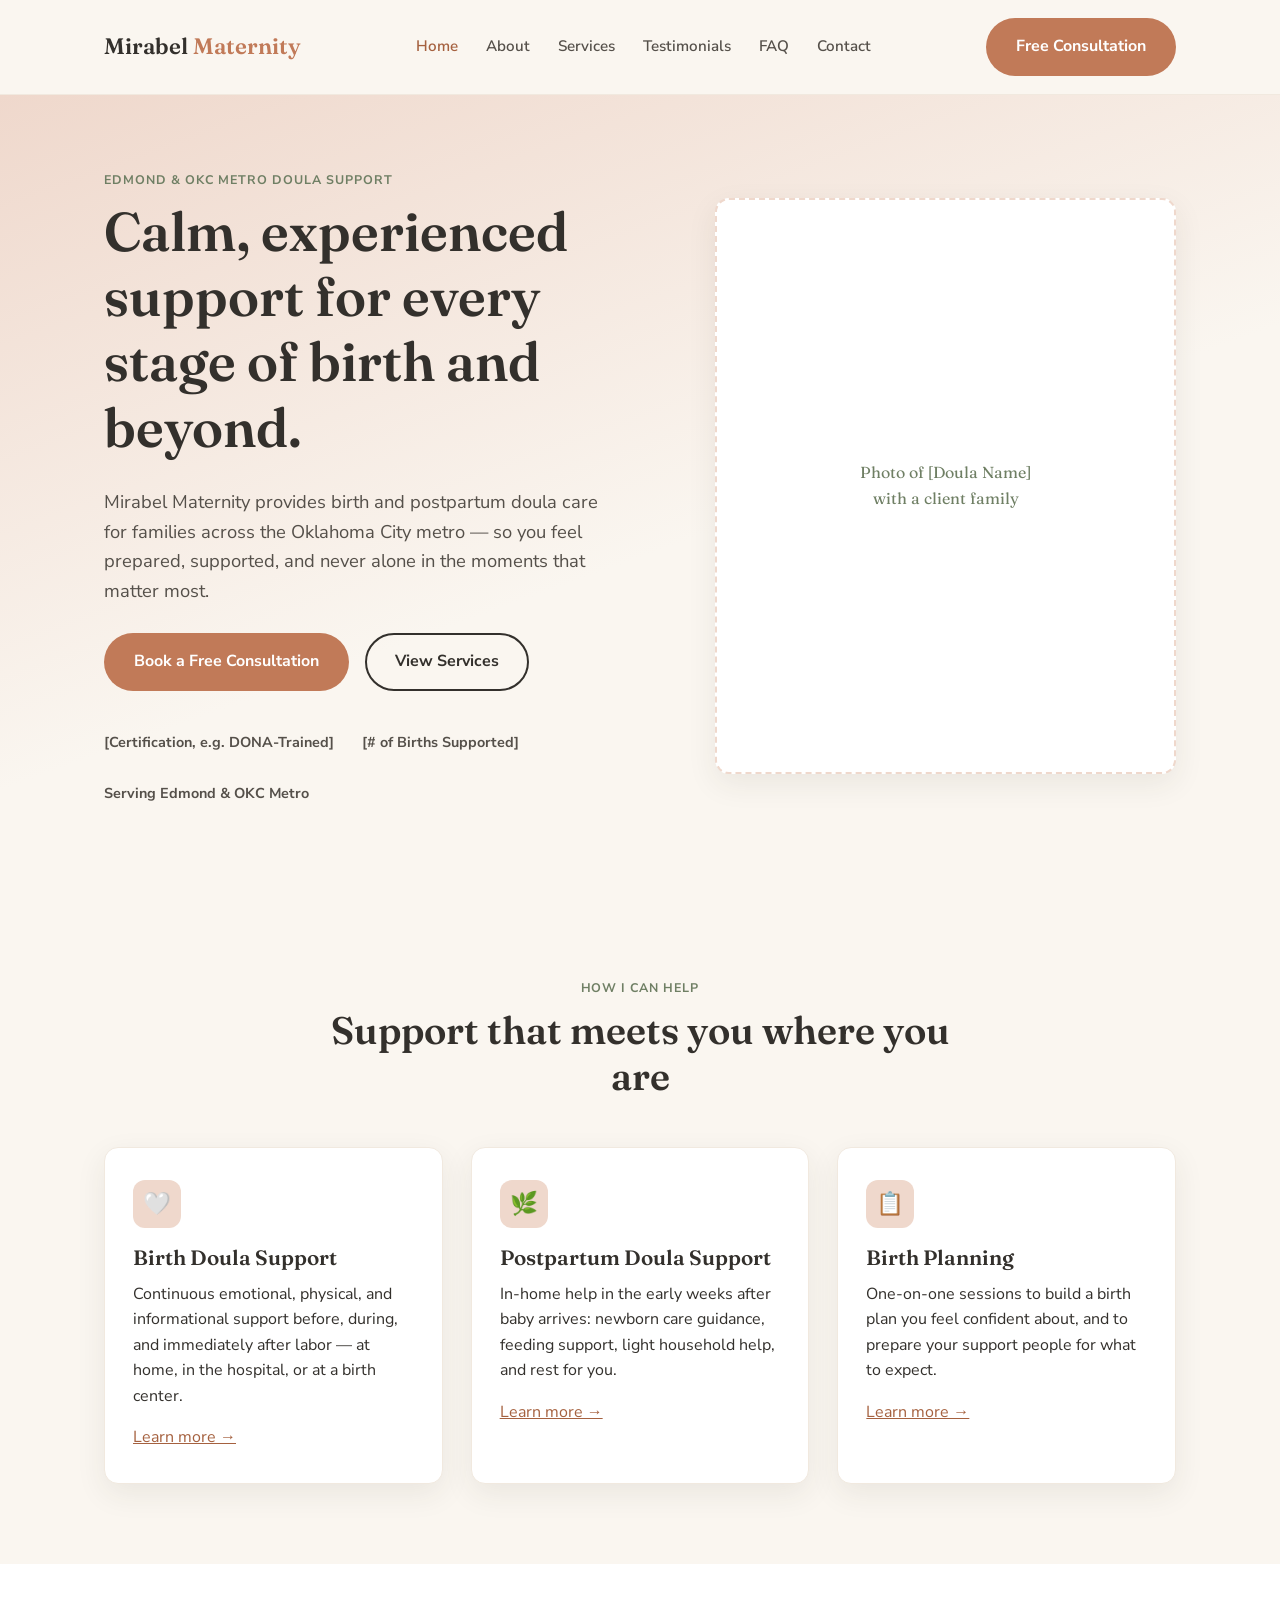
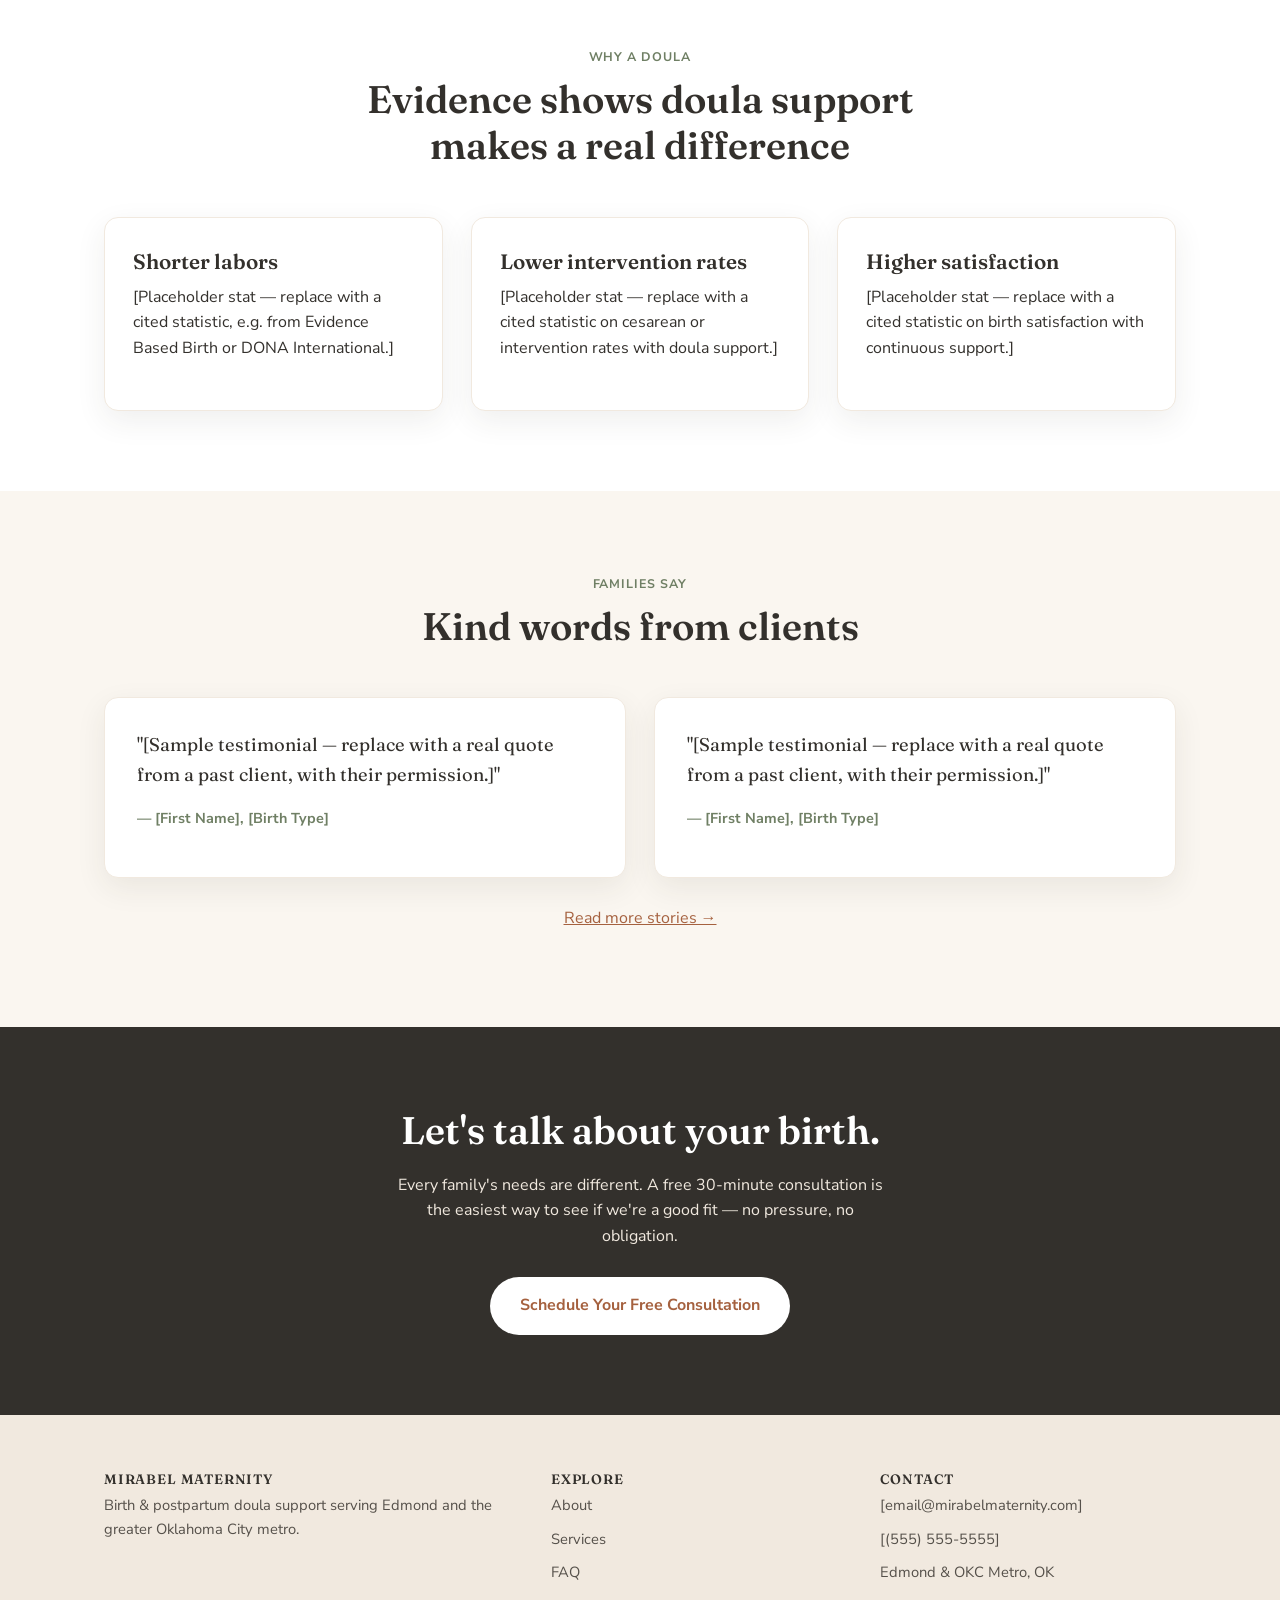
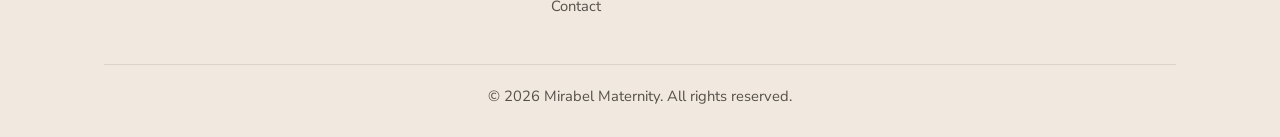
==== index.html @ f1a542d0 "Scaffold Mirabel Maternity site: home, about, services, testimonials, FAQ, contact Static HTML/CSS/J" ====
<!doctype html>
<html lang="en">
<head>
  <meta charset="UTF-8" />
  <meta name="viewport" content="width=device-width, initial-scale=1.0" />
  <title>Mirabel Maternity | Birth &amp; Postpartum Doula Support in Edmond &amp; OKC</title>
  <meta name="description" content="Mirabel Maternity provides birth and postpartum doula support for families in Edmond and the greater Oklahoma City metro. Free consultation available." />
  <link rel="preconnect" href="https://fonts.googleapis.com">
  <link rel="preconnect" href="https://fonts.gstatic.com" crossorigin>
  <link href="https://fonts.googleapis.com/css2?family=Fraunces:wght@500;600&family=Nunito+Sans:wght@400;600;700&display=swap" rel="stylesheet">
  <link rel="stylesheet" href="/assets/css/style.css" />
</head>
<body>

  <header class="site-header">
    <nav class="nav">
      <a href="/" class="brand">Mirabel <span>Maternity</span></a>
      <ul class="nav-links">
        <li><a href="/" class="active">Home</a></li>
        <li><a href="/about.html">About</a></li>
        <li><a href="/services.html">Services</a></li>
        <li><a href="/testimonials.html">Testimonials</a></li>
        <li><a href="/faq.html">FAQ</a></li>
        <li><a href="/contact.html">Contact</a></li>
      </ul>
      <div class="nav-cta">
        <a href="/contact.html" class="btn btn-primary">Free Consultation</a>
        <button class="nav-toggle" aria-label="Toggle menu">
          <span></span><span></span><span></span>
        </button>
      </div>
    </nav>
  </header>

  <section class="hero">
    <div class="container hero-inner">
      <div class="hero-copy">
        <span class="eyebrow">Edmond &amp; OKC Metro Doula Support</span>
        <h1>Calm, experienced support for every stage of birth and beyond.</h1>
        <p class="lead">
          Mirabel Maternity provides birth and postpartum doula care for families across the Oklahoma City
          metro — so you feel prepared, supported, and never alone in the moments that matter most.
        </p>
        <div class="hero-actions">
          <a href="/contact.html" class="btn btn-primary">Book a Free Consultation</a>
          <a href="/services.html" class="btn btn-outline">View Services</a>
        </div>
        <div class="trust-row">
          <span>[Certification, e.g. DONA-Trained]</span>
          <span>[# of Births Supported]</span>
          <span>Serving Edmond &amp; OKC Metro</span>
        </div>
      </div>
      <div class="hero-art" aria-hidden="true">
        Photo of [Doula Name]<br />with a client family
      </div>
    </div>
  </section>

  <section>
    <div class="container">
      <div class="section-head">
        <span class="eyebrow">How I Can Help</span>
        <h2>Support that meets you where you are</h2>
      </div>
      <div class="grid-3">
        <div class="card">
          <div class="icon">🤍</div>
          <h3>Birth Doula Support</h3>
          <p>Continuous emotional, physical, and informational support before, during, and immediately after labor — at home, in the hospital, or at a birth center.</p>
          <a href="/services.html">Learn more →</a>
        </div>
        <div class="card">
          <div class="icon">🌿</div>
          <h3>Postpartum Doula Support</h3>
          <p>In-home help in the early weeks after baby arrives: newborn care guidance, feeding support, light household help, and rest for you.</p>
          <a href="/services.html">Learn more →</a>
        </div>
        <div class="card">
          <div class="icon">📋</div>
          <h3>Birth Planning</h3>
          <p>One-on-one sessions to build a birth plan you feel confident about, and to prepare your support people for what to expect.</p>
          <a href="/services.html">Learn more →</a>
        </div>
      </div>
    </div>
  </section>

  <section class="section-alt">
    <div class="container">
      <div class="section-head">
        <span class="eyebrow">Why a Doula</span>
        <h2>Evidence shows doula support makes a real difference</h2>
      </div>
      <div class="grid-3">
        <div class="card">
          <h3>Shorter labors</h3>
          <p>[Placeholder stat — replace with a cited statistic, e.g. from Evidence Based Birth or DONA International.]</p>
        </div>
        <div class="card">
          <h3>Lower intervention rates</h3>
          <p>[Placeholder stat — replace with a cited statistic on cesarean or intervention rates with doula support.]</p>
        </div>
        <div class="card">
          <h3>Higher satisfaction</h3>
          <p>[Placeholder stat — replace with a cited statistic on birth satisfaction with continuous support.]</p>
        </div>
      </div>
    </div>
  </section>

  <section>
    <div class="container">
      <div class="section-head">
        <span class="eyebrow">Families Say</span>
        <h2>Kind words from clients</h2>
      </div>
      <div class="grid-2">
        <div class="testimonial">
          <p class="quote">"[Sample testimonial — replace with a real quote from a past client, with their permission.]"</p>
          <p class="attribution">— [First Name], [Birth Type]</p>
        </div>
        <div class="testimonial">
          <p class="quote">"[Sample testimonial — replace with a real quote from a past client, with their permission.]"</p>
          <p class="attribution">— [First Name], [Birth Type]</p>
        </div>
      </div>
      <p class="center" style="margin-top: 28px;"><a href="/testimonials.html">Read more stories →</a></p>
    </div>
  </section>

  <section class="cta-band">
    <div class="container">
      <h2>Let's talk about your birth.</h2>
      <p>Every family's needs are different. A free 30-minute consultation is the easiest way to see if we're a good fit — no pressure, no obligation.</p>
      <a href="/contact.html" class="btn btn-light">Schedule Your Free Consultation</a>
    </div>
  </section>

  <footer class="site-footer">
    <div class="container">
      <div class="footer-grid">
        <div>
          <h4>Mirabel Maternity</h4>
          <p>Birth &amp; postpartum doula support serving Edmond and the greater Oklahoma City metro.</p>
        </div>
        <div>
          <h4>Explore</h4>
          <ul>
            <li><a href="/about.html">About</a></li>
            <li><a href="/services.html">Services</a></li>
            <li><a href="/faq.html">FAQ</a></li>
            <li><a href="/contact.html">Contact</a></li>
          </ul>
        </div>
        <div>
          <h4>Contact</h4>
          <ul>
            <li><a href="mailto:[email@mirabelmaternity.com]">[email@mirabelmaternity.com]</a></li>
            <li><a href="tel:[555-555-5555]">[(555) 555-5555]</a></li>
            <li>Edmond &amp; OKC Metro, OK</li>
          </ul>
        </div>
      </div>
      <div class="footer-bottom">
        &copy; <span data-year></span> Mirabel Maternity. All rights reserved.
      </div>
    </div>
  </footer>

  <script src="/assets/js/main.js"></script>
</body>
</html>
---- assets/css/style.css ----
/* ===== Mirabel Maternity — base styles ===== */

:root {
  --color-cream: #faf6f0;
  --color-cream-dark: #f1e9df;
  --color-blush: #efd8cc;
  --color-terracotta: #c17a58;
  --color-terracotta-dark: #a5613f;
  --color-sage: #8a9a7e;
  --color-sage-dark: #6f7f64;
  --color-charcoal: #33302c;
  --color-charcoal-soft: #55504a;
  --color-white: #ffffff;

  --font-heading: "Fraunces", Georgia, serif;
  --font-body: "Nunito Sans", -apple-system, BlinkMacSystemFont, "Segoe UI", sans-serif;

  --max-width: 1120px;
  --radius: 14px;
  --shadow-soft: 0 10px 30px rgba(51, 48, 44, 0.08);
}

* {
  box-sizing: border-box;
}

html {
  scroll-behavior: smooth;
}

body {
  margin: 0;
  font-family: var(--font-body);
  color: var(--color-charcoal);
  background: var(--color-cream);
  line-height: 1.6;
  -webkit-font-smoothing: antialiased;
}

img {
  max-width: 100%;
  display: block;
}

a {
  color: var(--color-terracotta-dark);
}

h1, h2, h3, h4 {
  font-family: var(--font-heading);
  font-weight: 600;
  line-height: 1.2;
  margin: 0 0 0.5em;
  color: var(--color-charcoal);
}

h1 { font-size: clamp(2.2rem, 5vw, 3.4rem); }
h2 { font-size: clamp(1.7rem, 3.5vw, 2.4rem); }
h3 { font-size: 1.3rem; }

p { margin: 0 0 1em; }

.container {
  max-width: var(--max-width);
  margin: 0 auto;
  padding: 0 24px;
}

.eyebrow {
  display: inline-block;
  font-family: var(--font-body);
  font-weight: 700;
  letter-spacing: 0.08em;
  text-transform: uppercase;
  font-size: 0.78rem;
  color: var(--color-sage-dark);
  margin-bottom: 0.75em;
}

.placeholder-note {
  background: #fff7e6;
  border: 1px dashed #e0b34d;
  color: #6b5200;
  font-size: 0.85rem;
  padding: 10px 14px;
  border-radius: 8px;
  margin: 0 0 1.5em;
}

/* ---------- Buttons ---------- */

.btn {
  display: inline-block;
  font-family: var(--font-body);
  font-weight: 700;
  text-decoration: none;
  padding: 14px 28px;
  border-radius: 999px;
  transition: transform 0.15s ease, box-shadow 0.15s ease, background 0.15s ease;
  border: 2px solid transparent;
  cursor: pointer;
  font-size: 1rem;
}

.btn-primary {
  background: var(--color-terracotta);
  color: var(--color-white);
}

.btn-primary:hover {
  background: var(--color-terracotta-dark);
  transform: translateY(-1px);
  box-shadow: var(--shadow-soft);
}

.btn-outline {
  background: transparent;
  border-color: var(--color-charcoal);
  color: var(--color-charcoal);
}

.btn-outline:hover {
  background: var(--color-charcoal);
  color: var(--color-white);
}

.btn-light {
  background: var(--color-white);
  color: var(--color-terracotta-dark);
}

.btn-light:hover {
  background: var(--color-cream-dark);
}

/* ---------- Header / Nav ---------- */

.site-header {
  position: sticky;
  top: 0;
  z-index: 100;
  background: rgba(250, 246, 240, 0.92);
  backdrop-filter: blur(6px);
  border-bottom: 1px solid var(--color-cream-dark);
}

.nav {
  display: flex;
  align-items: center;
  justify-content: space-between;
  padding: 18px 24px;
  max-width: var(--max-width);
  margin: 0 auto;
}

.brand {
  font-family: var(--font-heading);
  font-size: 1.4rem;
  font-weight: 600;
  text-decoration: none;
  color: var(--color-charcoal);
}

.brand span {
  color: var(--color-terracotta);
}

.nav-links {
  display: flex;
  gap: 28px;
  list-style: none;
  margin: 0;
  padding: 0;
}

.nav-links a {
  text-decoration: none;
  color: var(--color-charcoal-soft);
  font-weight: 600;
  font-size: 0.95rem;
}

.nav-links a:hover,
.nav-links a.active {
  color: var(--color-terracotta-dark);
}

.nav-cta {
  display: flex;
  align-items: center;
  gap: 18px;
}

.nav-toggle {
  display: none;
  background: none;
  border: none;
  cursor: pointer;
  padding: 8px;
}

.nav-toggle span {
  display: block;
  width: 24px;
  height: 2px;
  background: var(--color-charcoal);
  margin: 5px 0;
  transition: 0.2s;
}

@media (max-width: 860px) {
  .nav-links {
    position: absolute;
    top: 100%;
    left: 0;
    right: 0;
    background: var(--color-cream);
    flex-direction: column;
    gap: 0;
    border-bottom: 1px solid var(--color-cream-dark);
    max-height: 0;
    overflow: hidden;
    transition: max-height 0.25s ease;
  }

  .nav-links.open {
    max-height: 400px;
  }

  .nav-links li {
    border-top: 1px solid var(--color-cream-dark);
  }

  .nav-links a {
    display: block;
    padding: 16px 24px;
  }

  .nav-cta .btn-primary {
    padding: 10px 18px;
    font-size: 0.9rem;
  }

  .nav-toggle {
    display: block;
  }
}

/* ---------- Hero ---------- */

.hero {
  padding: 72px 0 90px;
  background: linear-gradient(160deg, var(--color-blush) 0%, var(--color-cream) 55%);
}

.hero-inner {
  display: grid;
  grid-template-columns: 1.1fr 0.9fr;
  gap: 48px;
  align-items: center;
}

@media (max-width: 900px) {
  .hero-inner {
    grid-template-columns: 1fr;
  }
}

.hero-copy p.lead {
  font-size: 1.15rem;
  color: var(--color-charcoal-soft);
  max-width: 46ch;
}

.hero-actions {
  display: flex;
  gap: 16px;
  flex-wrap: wrap;
  margin-top: 28px;
}

.hero-art {
  background: var(--color-white);
  border-radius: var(--radius);
  box-shadow: var(--shadow-soft);
  aspect-ratio: 4 / 5;
  display: flex;
  align-items: center;
  justify-content: center;
  color: var(--color-sage-dark);
  font-family: var(--font-heading);
  text-align: center;
  padding: 24px;
  border: 2px dashed var(--color-blush);
}

.trust-row {
  display: flex;
  flex-wrap: wrap;
  gap: 28px;
  margin-top: 40px;
  color: var(--color-charcoal-soft);
  font-size: 0.9rem;
  font-weight: 700;
}

/* ---------- Sections ---------- */

section {
  padding: 80px 0;
}

.section-alt {
  background: var(--color-white);
}

.section-head {
  max-width: 640px;
  margin: 0 auto 48px;
  text-align: center;
}

.section-head.left {
  margin-left: 0;
  text-align: left;
}

/* ---------- Cards / grids ---------- */

.grid-3 {
  display: grid;
  grid-template-columns: repeat(3, 1fr);
  gap: 28px;
}

.grid-2 {
  display: grid;
  grid-template-columns: repeat(2, 1fr);
  gap: 28px;
}

@media (max-width: 860px) {
  .grid-3, .grid-2 {
    grid-template-columns: 1fr;
  }
}

.card {
  background: var(--color-white);
  border-radius: var(--radius);
  padding: 32px 28px;
  box-shadow: var(--shadow-soft);
  border: 1px solid var(--color-cream-dark);
}

.card .icon {
  width: 48px;
  height: 48px;
  border-radius: 12px;
  background: var(--color-blush);
  display: flex;
  align-items: center;
  justify-content: center;
  font-size: 1.4rem;
  margin-bottom: 18px;
}

/* ---------- Pricing ---------- */

.pricing-card {
  background: var(--color-white);
  border-radius: var(--radius);
  padding: 36px 30px;
  box-shadow: var(--shadow-soft);
  border: 1px solid var(--color-cream-dark);
  display: flex;
  flex-direction: column;
}

.pricing-card.featured {
  border: 2px solid var(--color-terracotta);
  transform: translateY(-8px);
}

.price {
  font-family: var(--font-heading);
  font-size: 2.2rem;
  color: var(--color-terracotta-dark);
  margin: 12px 0;
}

.pricing-card ul {
  padding-left: 20px;
  flex-grow: 1;
}

.pricing-card li {
  margin-bottom: 10px;
}

/* ---------- Testimonials ---------- */

.testimonial {
  background: var(--color-white);
  border-radius: var(--radius);
  padding: 32px;
  box-shadow: var(--shadow-soft);
  border: 1px solid var(--color-cream-dark);
}

.testimonial p.quote {
  font-family: var(--font-heading);
  font-size: 1.15rem;
  color: var(--color-charcoal);
}

.testimonial .attribution {
  font-weight: 700;
  color: var(--color-sage-dark);
  font-size: 0.9rem;
}

/* ---------- FAQ ---------- */

.faq-item {
  border-bottom: 1px solid var(--color-cream-dark);
  padding: 22px 0;
}

.faq-item h3 {
  margin-bottom: 8px;
}

/* ---------- Forms ---------- */

.form-grid {
  display: grid;
  gap: 18px;
}

label {
  display: block;
  font-weight: 700;
  margin-bottom: 6px;
  font-size: 0.92rem;
}

input, select, textarea {
  width: 100%;
  padding: 12px 14px;
  border-radius: 8px;
  border: 1px solid var(--color-cream-dark);
  background: var(--color-white);
  font-family: var(--font-body);
  font-size: 1rem;
}

input:focus, select:focus, textarea:focus {
  outline: 2px solid var(--color-sage);
  outline-offset: 1px;
}

/* ---------- CTA band ---------- */

.cta-band {
  background: var(--color-charcoal);
  color: var(--color-cream);
  text-align: center;
}

.cta-band h2 {
  color: var(--color-white);
}

.cta-band p {
  color: var(--color-cream-dark);
  max-width: 50ch;
  margin: 0 auto 28px;
}

/* ---------- Footer ---------- */

.site-footer {
  background: var(--color-cream-dark);
  padding: 56px 0 28px;
  font-size: 0.92rem;
  color: var(--color-charcoal-soft);
}

.footer-grid {
  display: grid;
  grid-template-columns: 1.4fr 1fr 1fr;
  gap: 32px;
  margin-bottom: 36px;
}

@media (max-width: 720px) {
  .footer-grid {
    grid-template-columns: 1fr;
  }
}

.footer-grid h4 {
  font-size: 0.85rem;
  text-transform: uppercase;
  letter-spacing: 0.06em;
  color: var(--color-charcoal);
}

.footer-grid ul {
  list-style: none;
  padding: 0;
  margin: 0;
}

.footer-grid li {
  margin-bottom: 10px;
}

.footer-grid a {
  color: var(--color-charcoal-soft);
  text-decoration: none;
}

.footer-grid a:hover {
  color: var(--color-terracotta-dark);
}

.footer-bottom {
  border-top: 1px solid rgba(51, 48, 44, 0.12);
  padding-top: 20px;
  text-align: center;
}

/* ---------- Utility ---------- */

.center { text-align: center; }
.mt-0 { margin-top: 0; }
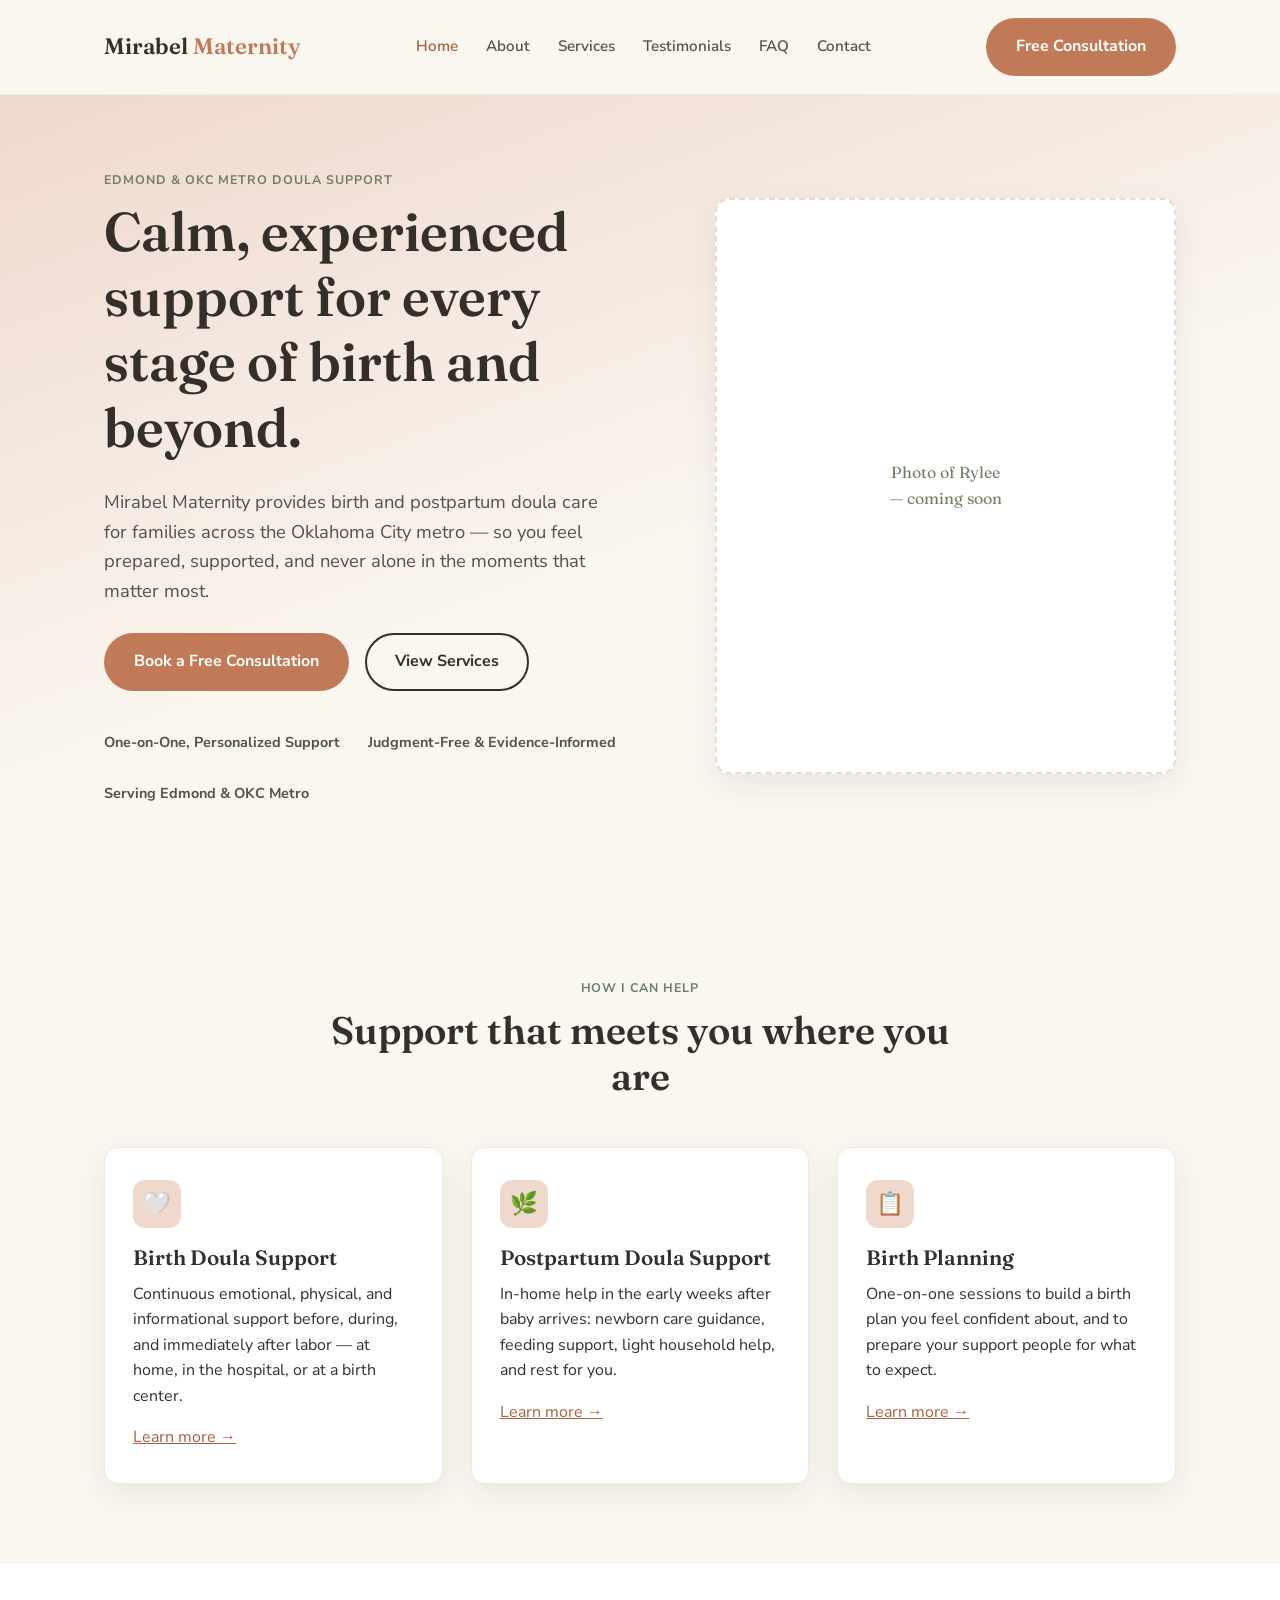
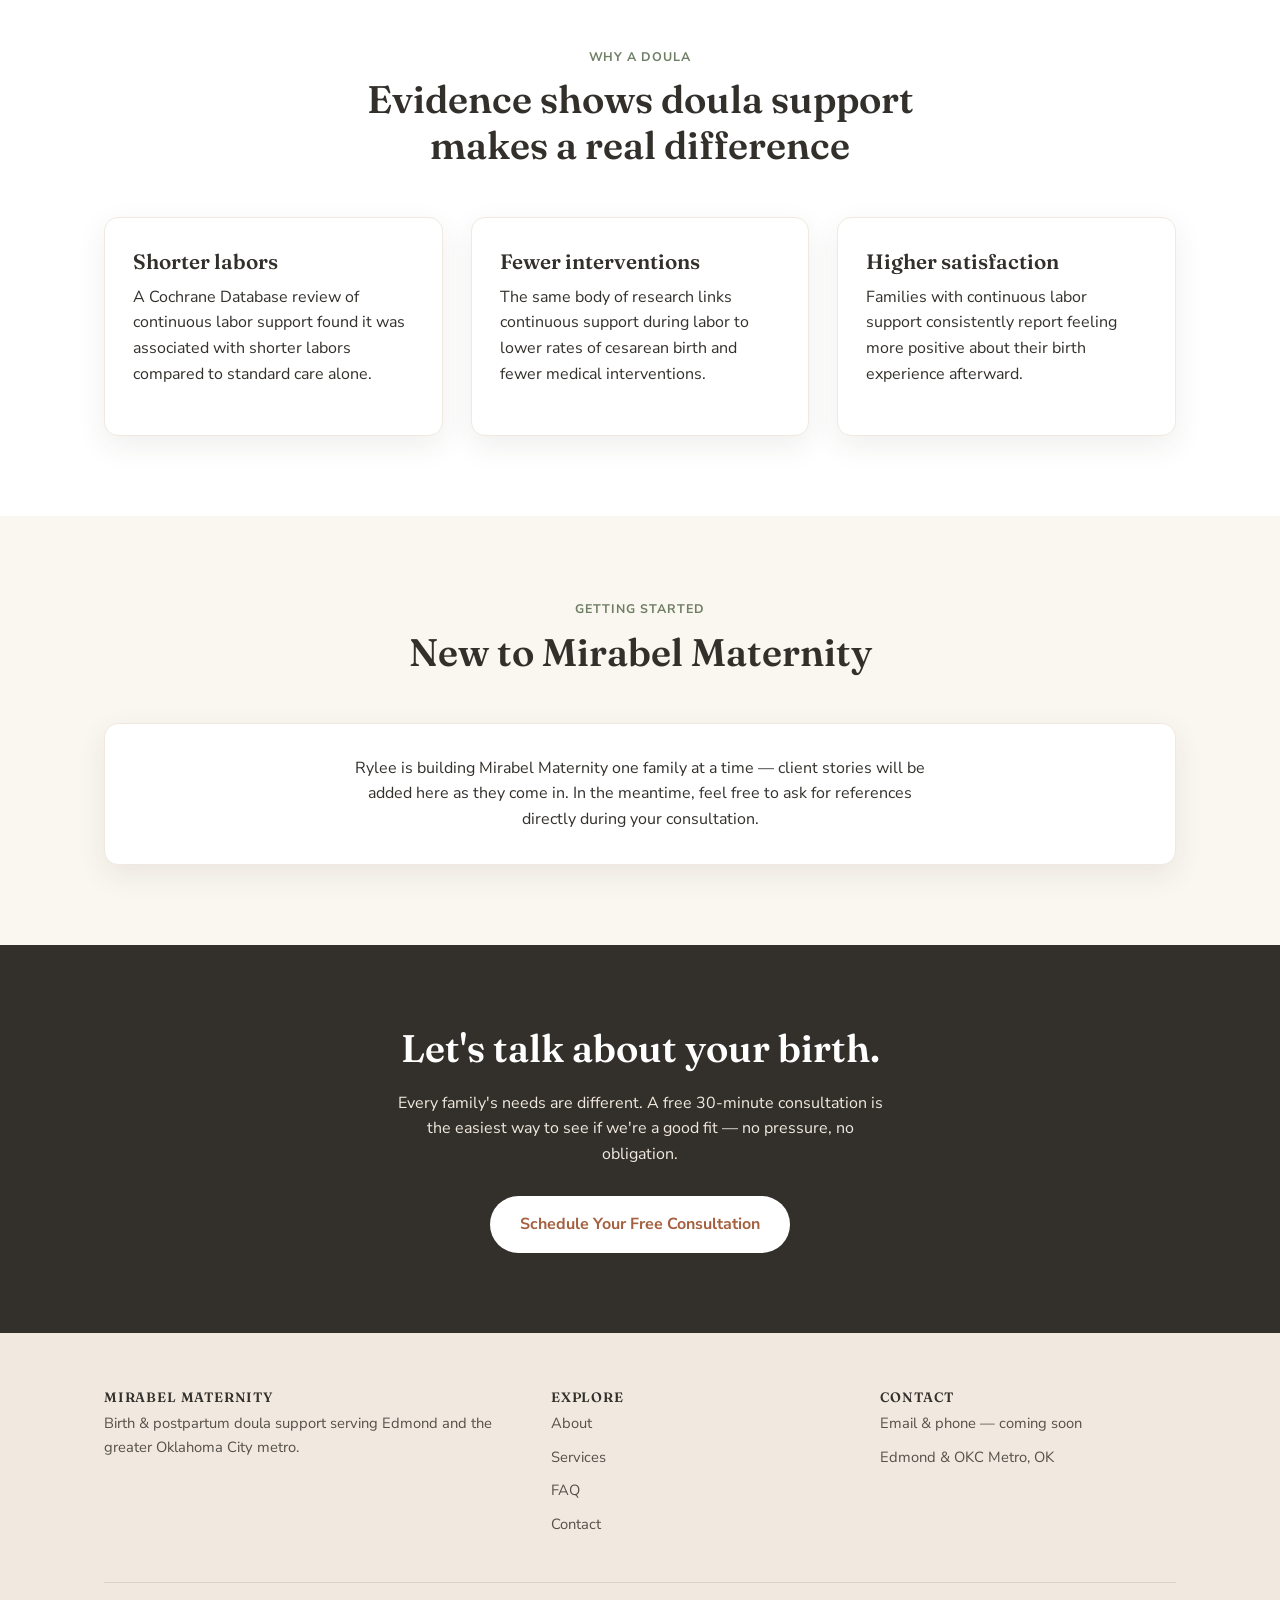
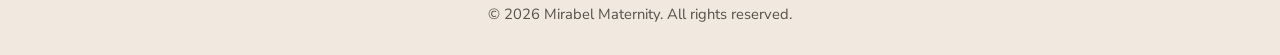
==== commit 416acd85: "Fill in real name and honest content, remove fabricated placeholders - Use Rylee's name throughout i" ====
--- a/index.html
+++ b/index.html
@@ -46,13 +46,13 @@
           <a href="/services.html" class="btn btn-outline">View Services</a>
         </div>
         <div class="trust-row">
-          <span>[Certification, e.g. DONA-Trained]</span>
-          <span>[# of Births Supported]</span>
+          <span>One-on-One, Personalized Support</span>
+          <span>Judgment-Free &amp; Evidence-Informed</span>
           <span>Serving Edmond &amp; OKC Metro</span>
         </div>
       </div>
       <div class="hero-art" aria-hidden="true">
-        Photo of [Doula Name]<br />with a client family
+        Photo of Rylee<br />— coming soon
       </div>
     </div>
   </section>
@@ -95,15 +95,15 @@
       <div class="grid-3">
         <div class="card">
           <h3>Shorter labors</h3>
-          <p>[Placeholder stat — replace with a cited statistic, e.g. from Evidence Based Birth or DONA International.]</p>
+          <p>A Cochrane Database review of continuous labor support found it was associated with shorter labors compared to standard care alone.</p>
         </div>
         <div class="card">
-          <h3>Lower intervention rates</h3>
-          <p>[Placeholder stat — replace with a cited statistic on cesarean or intervention rates with doula support.]</p>
+          <h3>Fewer interventions</h3>
+          <p>The same body of research links continuous support during labor to lower rates of cesarean birth and fewer medical interventions.</p>
         </div>
         <div class="card">
           <h3>Higher satisfaction</h3>
-          <p>[Placeholder stat — replace with a cited statistic on birth satisfaction with continuous support.]</p>
+          <p>Families with continuous labor support consistently report feeling more positive about their birth experience afterward.</p>
         </div>
       </div>
     </div>
@@ -112,20 +112,12 @@
   <section>
     <div class="container">
       <div class="section-head">
-        <span class="eyebrow">Families Say</span>
-        <h2>Kind words from clients</h2>
+        <span class="eyebrow">Getting Started</span>
+        <h2>New to Mirabel Maternity</h2>
       </div>
-      <div class="grid-2">
-        <div class="testimonial">
-          <p class="quote">"[Sample testimonial — replace with a real quote from a past client, with their permission.]"</p>
-          <p class="attribution">— [First Name], [Birth Type]</p>
-        </div>
-        <div class="testimonial">
-          <p class="quote">"[Sample testimonial — replace with a real quote from a past client, with their permission.]"</p>
-          <p class="attribution">— [First Name], [Birth Type]</p>
-        </div>
+      <div class="card center">
+        <p style="max-width: 60ch; margin: 0 auto;">Rylee is building Mirabel Maternity one family at a time — client stories will be added here as they come in. In the meantime, feel free to ask for references directly during your consultation.</p>
       </div>
-      <p class="center" style="margin-top: 28px;"><a href="/testimonials.html">Read more stories →</a></p>
     </div>
   </section>
 
@@ -156,8 +148,7 @@
         <div>
           <h4>Contact</h4>
           <ul>
-            <li><a href="mailto:[email@mirabelmaternity.com]">[email@mirabelmaternity.com]</a></li>
-            <li><a href="tel:[555-555-5555]">[(555) 555-5555]</a></li>
+            <li>Email &amp; phone — coming soon</li>
             <li>Edmond &amp; OKC Metro, OK</li>
           </ul>
         </div>
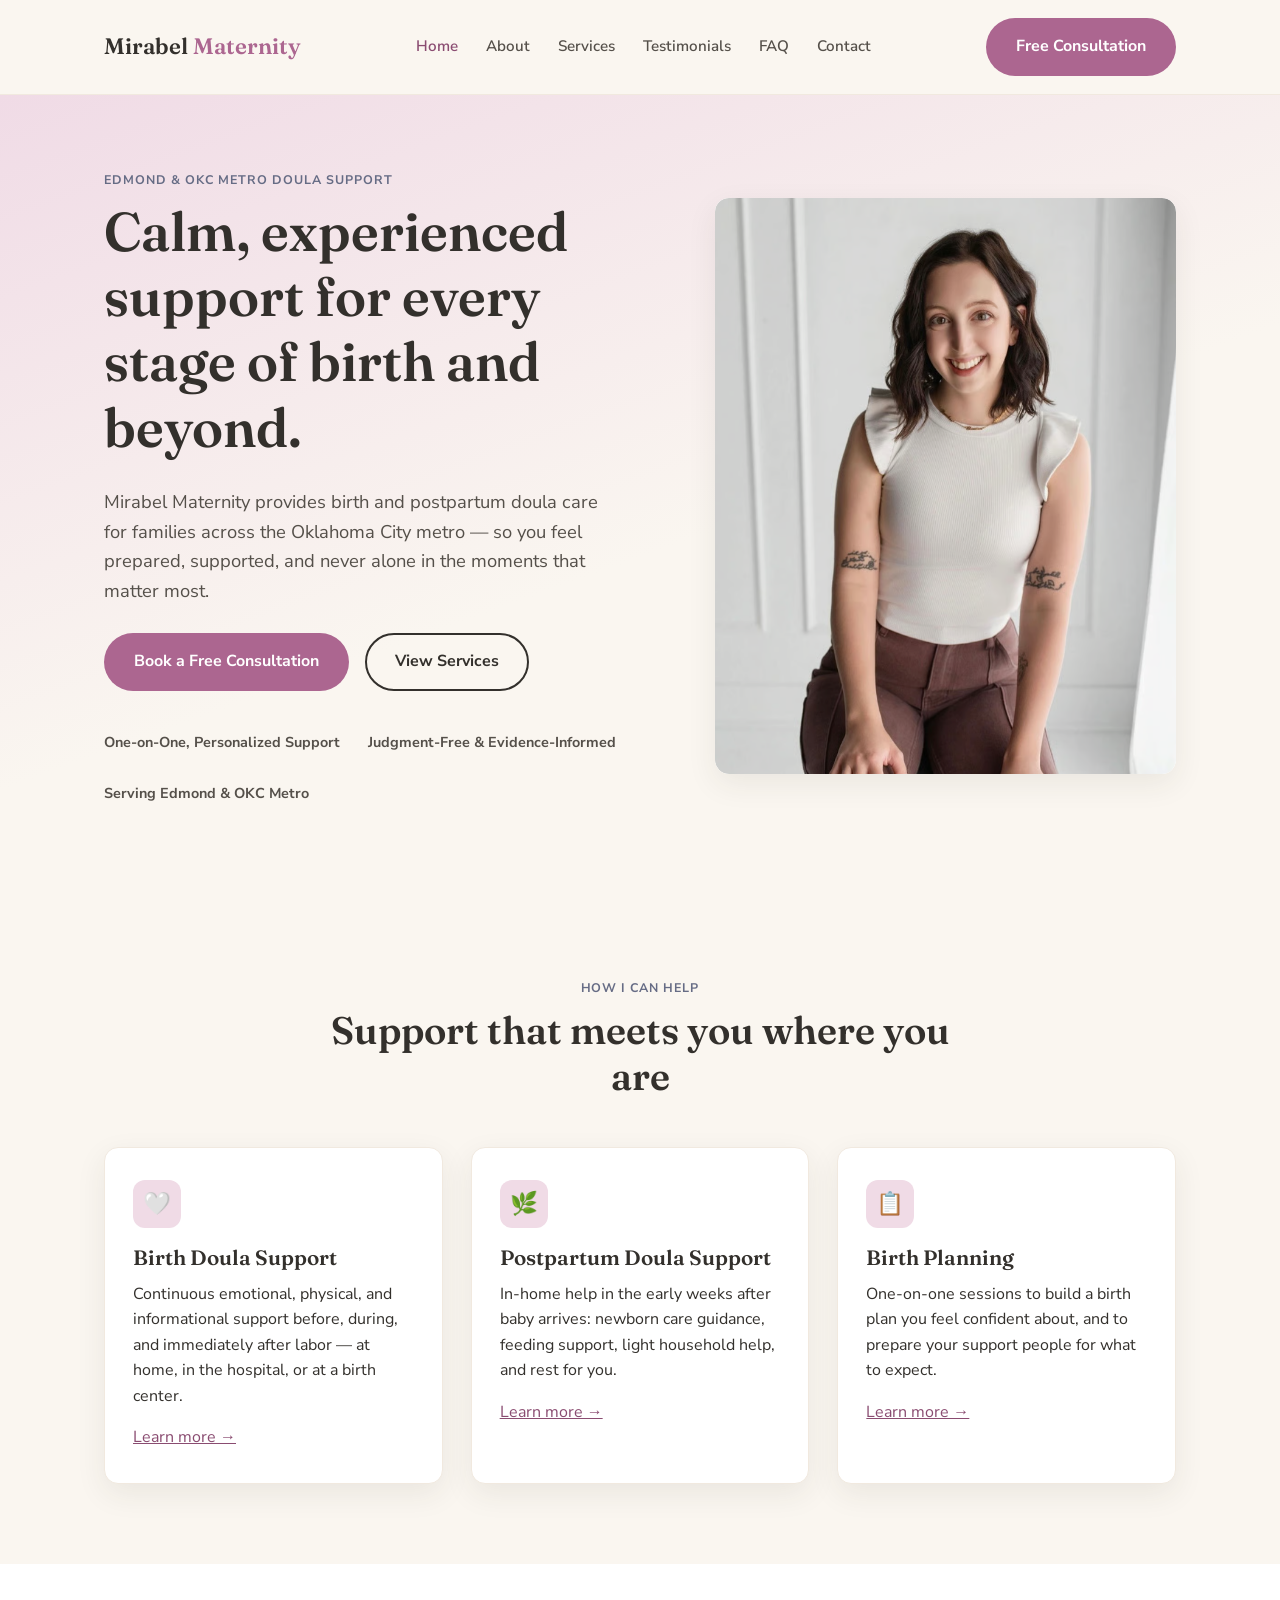
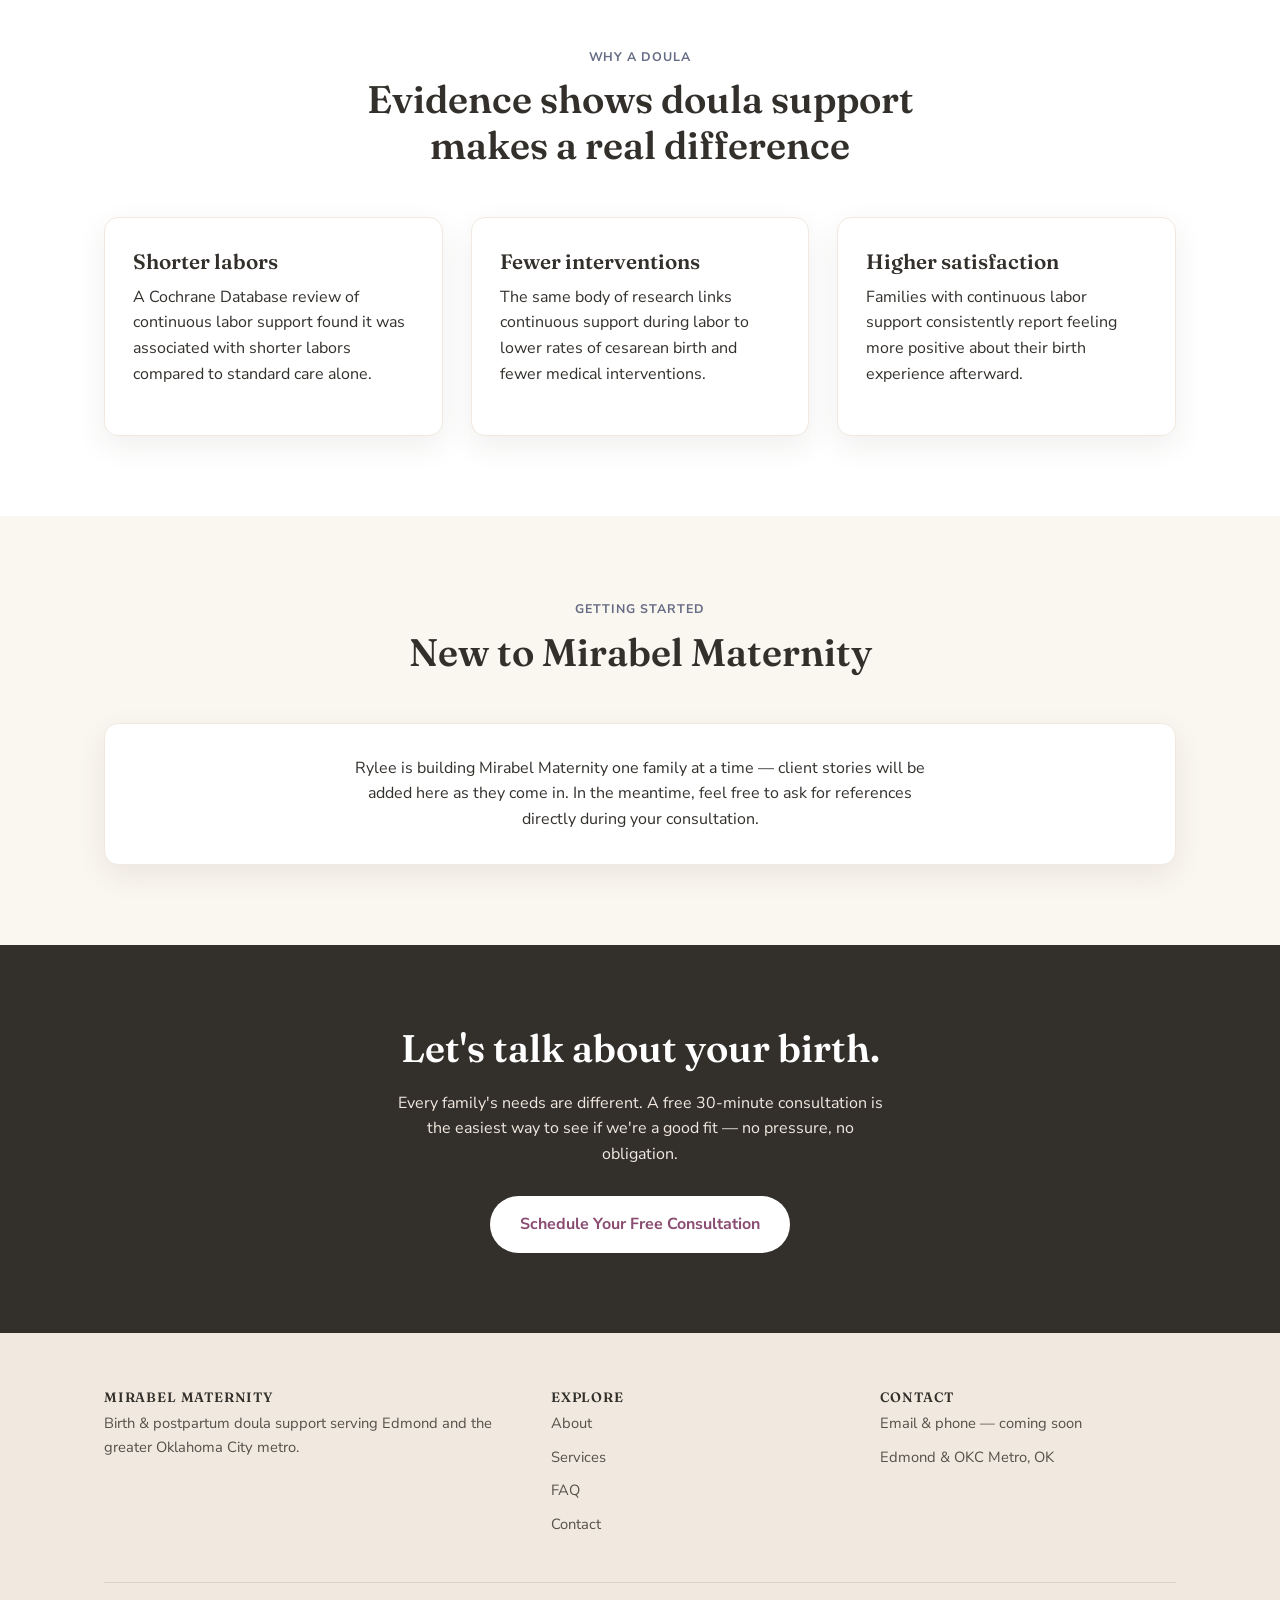
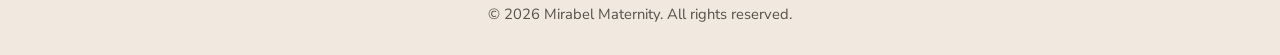
==== commit 6512c32c: "Add Rylee's photo to hero sections, dial palette back toward pink - Add her real photo to Home and A" ====
--- a/index.html
+++ b/index.html
@@ -51,8 +51,8 @@
           <span>Serving Edmond &amp; OKC Metro</span>
         </div>
       </div>
-      <div class="hero-art" aria-hidden="true">
-        Photo of Rylee<br />— coming soon
+      <div class="hero-art">
+        <img src="/assets/img/rylee.png" alt="Rylee, founder of Mirabel Maternity" style="width: 100%; height: 100%; object-fit: cover; border-radius: var(--radius);" />
       </div>
     </div>
   </section>
--- a/assets/css/style.css
+++ b/assets/css/style.css
@@ -3,11 +3,11 @@
 :root {
   --color-cream: #faf6f0;
   --color-cream-dark: #f1e9df;
-  --color-blush: #efd8cc;
-  --color-terracotta: #c17a58;
-  --color-terracotta-dark: #a5613f;
-  --color-sage: #8a9a7e;
-  --color-sage-dark: #6f7f64;
+  --color-lavender: #f0dbe6;
+  --color-plum: #ac6690;
+  --color-plum-dark: #8a4c71;
+  --color-sage: #8a8fa3;
+  --color-sage-dark: #666c85;
   --color-charcoal: #33302c;
   --color-charcoal-soft: #55504a;
   --color-white: #ffffff;
@@ -43,7 +43,7 @@
 }
 
 a {
-  color: var(--color-terracotta-dark);
+  color: var(--color-plum-dark);
 }
 
 h1, h2, h3, h4 {
@@ -103,12 +103,12 @@
 }
 
 .btn-primary {
-  background: var(--color-terracotta);
+  background: var(--color-plum);
   color: var(--color-white);
 }
 
 .btn-primary:hover {
-  background: var(--color-terracotta-dark);
+  background: var(--color-plum-dark);
   transform: translateY(-1px);
   box-shadow: var(--shadow-soft);
 }
@@ -126,7 +126,7 @@
 
 .btn-light {
   background: var(--color-white);
-  color: var(--color-terracotta-dark);
+  color: var(--color-plum-dark);
 }
 
 .btn-light:hover {
@@ -162,7 +162,7 @@
 }
 
 .brand span {
-  color: var(--color-terracotta);
+  color: var(--color-plum);
 }
 
 .nav-links {
@@ -182,7 +182,7 @@
 
 .nav-links a:hover,
 .nav-links a.active {
-  color: var(--color-terracotta-dark);
+  color: var(--color-plum-dark);
 }
 
 .nav-cta {
@@ -250,7 +250,7 @@
 
 .hero {
   padding: 72px 0 90px;
-  background: linear-gradient(160deg, var(--color-blush) 0%, var(--color-cream) 55%);
+  background: linear-gradient(160deg, var(--color-lavender) 0%, var(--color-cream) 55%);
 }
 
 .hero-inner {
@@ -284,14 +284,18 @@
   border-radius: var(--radius);
   box-shadow: var(--shadow-soft);
   aspect-ratio: 4 / 5;
+  overflow: hidden;
   display: flex;
   align-items: center;
   justify-content: center;
   color: var(--color-sage-dark);
   font-family: var(--font-heading);
   text-align: center;
+}
+
+.hero-art.placeholder {
   padding: 24px;
-  border: 2px dashed var(--color-blush);
+  border: 2px dashed var(--color-lavender);
 }
 
 .trust-row {
@@ -357,7 +361,7 @@
   width: 48px;
   height: 48px;
   border-radius: 12px;
-  background: var(--color-blush);
+  background: var(--color-lavender);
   display: flex;
   align-items: center;
   justify-content: center;
@@ -378,14 +382,14 @@
 }
 
 .pricing-card.featured {
-  border: 2px solid var(--color-terracotta);
+  border: 2px solid var(--color-plum);
   transform: translateY(-8px);
 }
 
 .price {
   font-family: var(--font-heading);
   font-size: 2.2rem;
-  color: var(--color-terracotta-dark);
+  color: var(--color-plum-dark);
   margin: 12px 0;
 }
 
@@ -523,7 +527,7 @@
 }
 
 .footer-grid a:hover {
-  color: var(--color-terracotta-dark);
+  color: var(--color-plum-dark);
 }
 
 .footer-bottom {
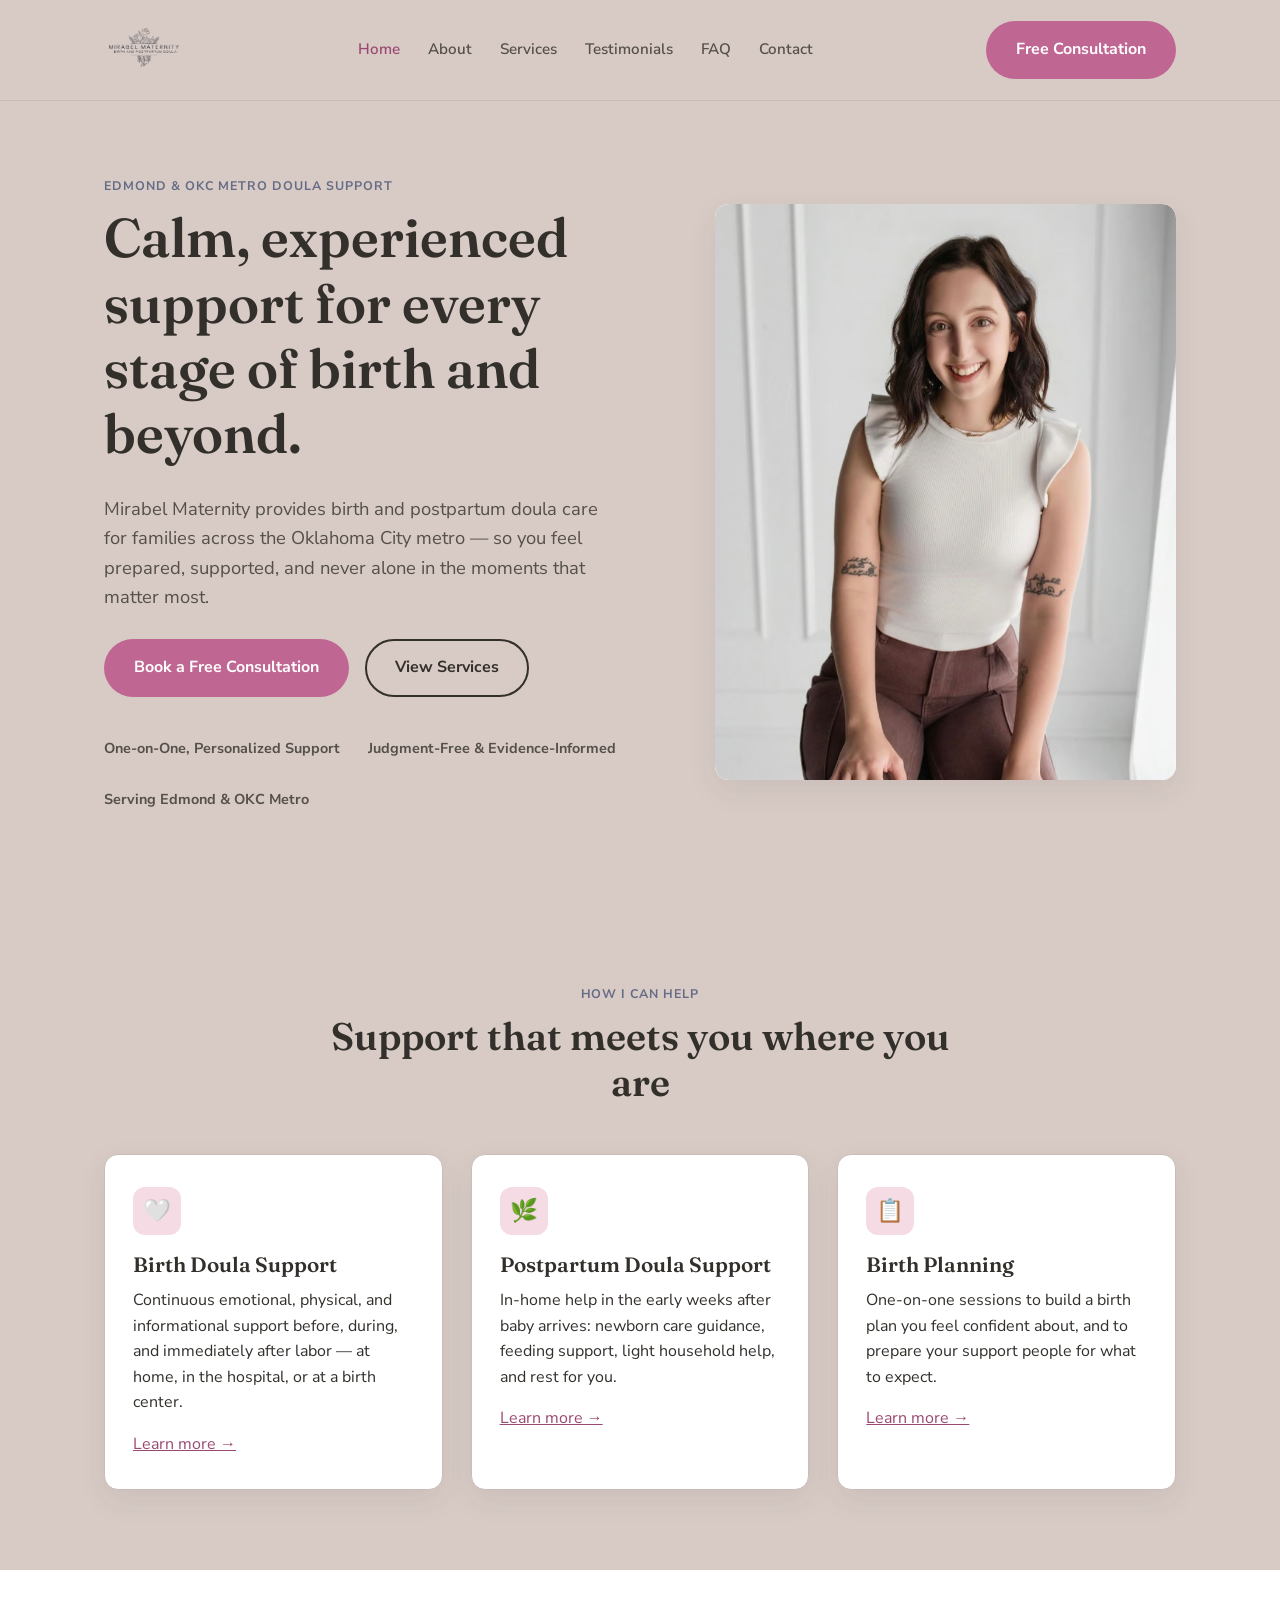
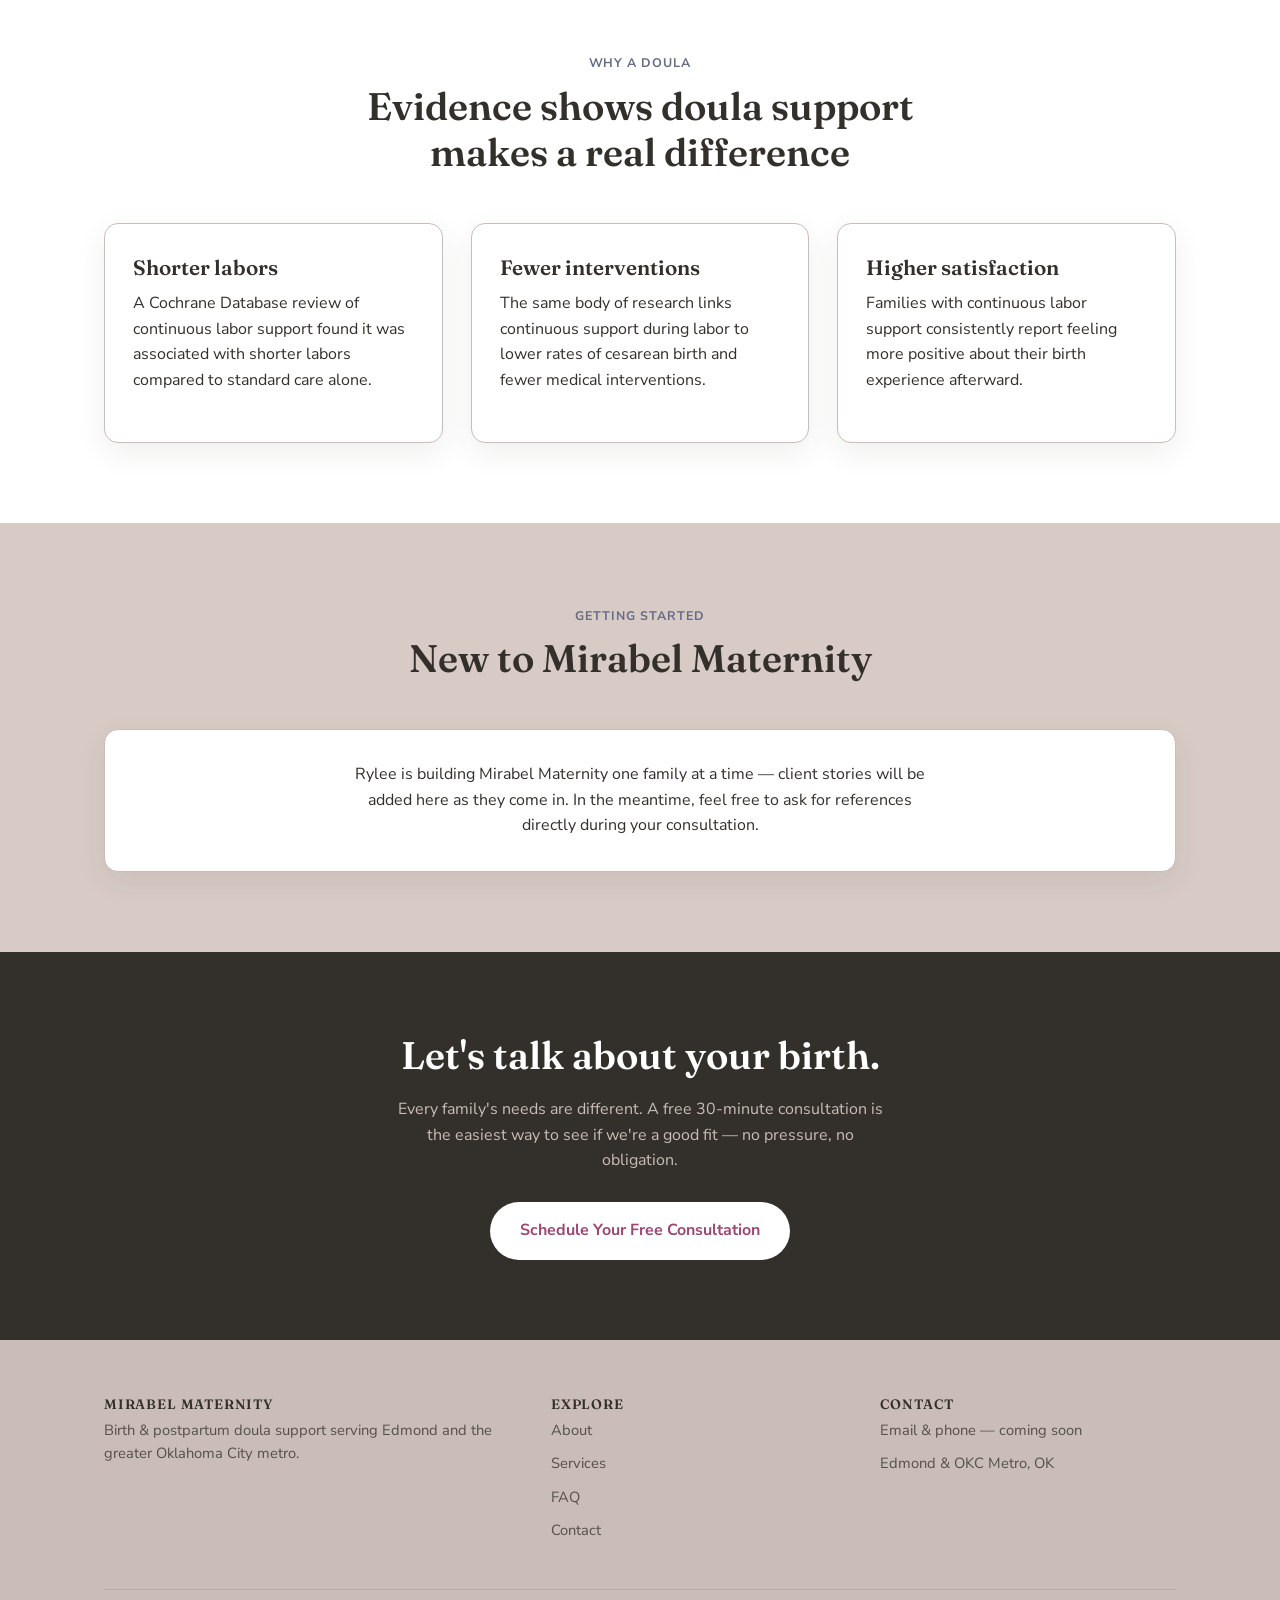
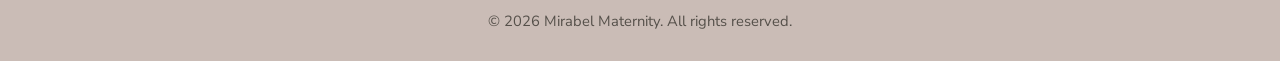
==== commit de7cf947: "Replace text wordmark with the real Mirabel Maternity logo Co-Authored-By: Claude Sonnet 5 <noreply@" ====
--- a/index.html
+++ b/index.html
@@ -14,7 +14,7 @@
 
   <header class="site-header">
     <nav class="nav">
-      <a href="/" class="brand">Mirabel <span>Maternity</span></a>
+      <a href="/" class="brand"><img src="/assets/img/mirabel-logo.png" alt="Mirabel Maternity — Birth and Postpartum Doula" class="brand-logo" /></a>
       <ul class="nav-links">
         <li><a href="/" class="active">Home</a></li>
         <li><a href="/about.html">About</a></li>
--- a/assets/css/style.css
+++ b/assets/css/style.css
@@ -1,11 +1,11 @@
 /* ===== Mirabel Maternity — base styles ===== */
 
 :root {
-  --color-cream: #faf6f0;
-  --color-cream-dark: #f1e9df;
-  --color-lavender: #f0dbe6;
-  --color-plum: #ac6690;
-  --color-plum-dark: #8a4c71;
+  --color-cream: #d8cbc6;
+  --color-cream-dark: #cabcb6;
+  --color-lavender: #f5dbe4;
+  --color-plum: #c06693;
+  --color-plum-dark: #9a4972;
   --color-sage: #8a8fa3;
   --color-sage-dark: #666c85;
   --color-charcoal: #33302c;
@@ -139,7 +139,7 @@
   position: sticky;
   top: 0;
   z-index: 100;
-  background: rgba(250, 246, 240, 0.92);
+  background: rgba(216, 203, 198, 0.92);
   backdrop-filter: blur(6px);
   border-bottom: 1px solid var(--color-cream-dark);
 }
@@ -154,15 +154,16 @@
 }
 
 .brand {
-  font-family: var(--font-heading);
-  font-size: 1.4rem;
-  font-weight: 600;
+  display: flex;
+  align-items: center;
   text-decoration: none;
   color: var(--color-charcoal);
 }
 
-.brand span {
-  color: var(--color-plum);
+.brand-logo {
+  height: 64px;
+  width: auto;
+  display: block;
 }
 
 .nav-links {
@@ -250,7 +251,7 @@
 
 .hero {
   padding: 72px 0 90px;
-  background: linear-gradient(160deg, var(--color-lavender) 0%, var(--color-cream) 55%);
+  background: var(--color-cream);
 }
 
 .hero-inner {
